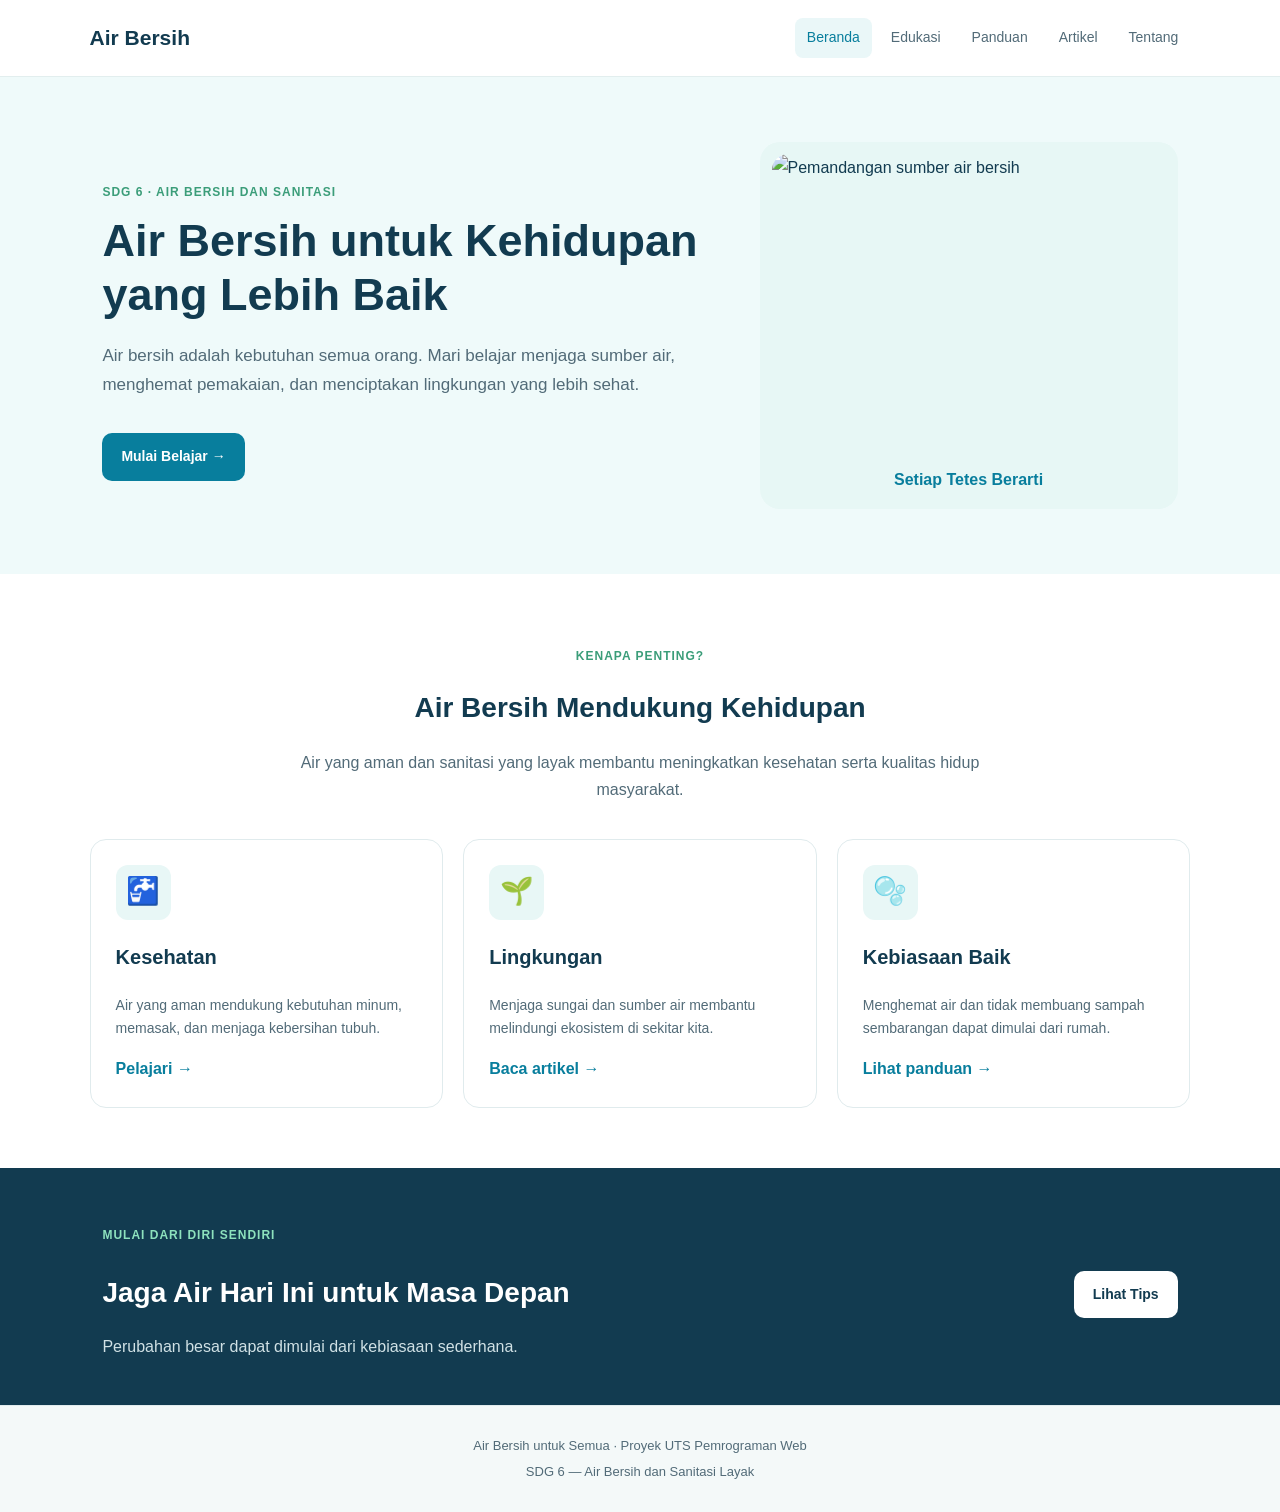
==== index.html @ f480554f "Update index.html" ====
<!DOCTYPE html>
<html lang="id">
<head>
  <meta charset="UTF-8">
  <meta name="viewport" content="width=device-width, initial-scale=1.0">
  <meta name="description" content="Edukasi air bersih dan sanitasi layak untuk semua.">
  <title>Air Bersih untuk Semua</title>
  <link rel="stylesheet" href="css/style.css">
</head>
<body>
  <header class="header">
    <a href="index.html" class="logo">Air Bersih</a>
    <nav>
      <a class="active" href="index.html">Beranda</a>
      <a href="html/edukasi.html">Edukasi</a>
      <a href="html/panduan.html">Panduan</a>
      <a href="htmlartikel.html">Artikel</a>
      <a href="html/tentang.html">Tentang</a>
    </nav>
  </header>

  <main>
    <section class="hero">
      <div class="hero-content">
        <p class="tag">SDG 6 · AIR BERSIH DAN SANITASI</p>
        <h1>Air Bersih untuk Kehidupan yang Lebih Baik</h1>
        <p>
          Air bersih adalah kebutuhan semua orang.
          Mari belajar menjaga sumber air, menghemat pemakaian,
          dan menciptakan lingkungan yang lebih sehat.
        </p>
        <a href="edukasi.html" class="button">Mulai Belajar →</a>
      </div>
      <div class="hero-art">
  <img
    src="images/index.jpg"
    alt="Pemandangan sumber air bersih"
  >
  <p>Setiap Tetes Berarti</p>
</div>
    </section>

    <section class="section">
      <div class="section-title">
        <p class="tag">KENAPA PENTING?</p>
        <h2>Air Bersih Mendukung Kehidupan</h2>
        <p>Air yang aman dan sanitasi yang layak membantu meningkatkan
          kesehatan serta kualitas hidup masyarakat.</p>
      </div>

      <div class="cards">
        <article class="card">
          <div class="card-icon">🚰</div>
          <h3>Kesehatan</h3>
          <p>Air yang aman mendukung kebutuhan minum, memasak,
            dan menjaga kebersihan tubuh.</p>
          <a href="edukasi.html">Pelajari →</a>
        </article>

        <article class="card">
          <div class="card-icon">🌱</div>
          <h3>Lingkungan</h3>
          <p>Menjaga sungai dan sumber air membantu melindungi
            ekosistem di sekitar kita.</p>
          <a href="artikel.html">Baca artikel →</a>
        </article>

        <article class="card">
          <div class="card-icon">🫧</div>
          <h3>Kebiasaan Baik</h3>
          <p>Menghemat air dan tidak membuang sampah sembarangan
            dapat dimulai dari rumah.</p>
          <a href="panduan.html">Lihat panduan →</a>
        </article>
      </div>
    </section>

    <section class="callout">
      <div>
        <p class="tag">MULAI DARI DIRI SENDIRI</p>
        <h2>Jaga Air Hari Ini untuk Masa Depan</h2>
        <p>Perubahan besar dapat dimulai dari kebiasaan sederhana.</p>
      </div>
      <a href="panduan.html" class="button button-light">Lihat Tips</a>
    </section>
  </main>

  <footer>
    <p>Air Bersih untuk Semua · Proyek UTS Pemrograman Web</p>
    <p>SDG 6 — Air Bersih dan Sanitasi Layak</p>
  </footer>
</body>
</html>
---- css/style.css ----
/* Pengaturan Dasar */
* {
    box-sizing: border-box;
}

html {
    scroll-behavior: smooth;
}

body {
    margin: 0;
    font-family: Arial, sans-serif;
    line-height: 1.7;
    color: #123b50;
    background: #ffffff;
}

a {
    text-decoration: none;
}

/* Header dan Navigasi */
.header {
    display: flex;
    justify-content: space-between;
    align-items: center;
    gap: 20px;
    padding: 18px 7%;
    border-bottom: 1px solid #e2eeee;
}

.logo {
    color: #123b50;
    font-size: 21px;
    font-weight: bold;
    white-space: nowrap;
}

nav {
    display: flex;
    flex-wrap: wrap;
    gap: 7px;
}

nav a {
    padding: 8px 12px;
    color: #526b78;
    font-size: 14px;
    border-radius: 8px;
}

nav a:hover,
nav a.active {
    color: #087e9d;
    background: #eaf7f8;
}

/* Halaman Beranda */
.hero {
    display: grid;
    grid-template-columns: 1.2fr 0.8fr;
    align-items: center;
    gap: 30px;
    padding: 65px 8%;
    background: #effafa;
}

.hero-content {
    max-width: 650px;
}

.tag {
    color: #3b9d79;
    font-size: 12px;
    font-weight: bold;
    letter-spacing: 1px;
}

h1 {
    margin: 12px 0 20px;
    font-size: 45px;
    line-height: 1.2;
}

.hero-content > p:not(.tag) {
    color: #526b78;
    font-size: 17px;
}

/* Tombol */
.button {
    display: inline-block;
    margin-top: 16px;
    padding: 12px 19px;
    color: #ffffff;
    background: #087e9d;
    border-radius: 10px;
    font-size: 14px;
    font-weight: bold;
}

.button:hover {
    background: #066780;
}

.button-light {
    color: #123b50;
    background: #ffffff;
}

.button-light:hover {
    color: #ffffff;
}

/* Gambar */
.hero-art {
    padding: 12px;
    border-radius: 20px;
    background: #e7f7f5;
}

.hero-art img,
.article-illustration img,
.education-image img,
.guide-image img,
.about-image img {
    display: block;
    width: 100%;
    height: 300px;
    object-fit: cover;
    border-radius: 16px;
}

.hero-art p {
    margin: 12px 0 4px;
    color: #087e9d;
    font-weight: bold;
    text-align: center;
}

.article-illustration,
.education-image,
.guide-image,
.about-image {
    width: 100%;
    margin-bottom: 25px;
}

.image-caption {
    margin-top: 10px;
    color: #64748b;
    font-size: 14px;
    line-height: 1.6;
    text-align: center;
}

/* Bagian Konten */
.section {
    padding: 60px 7%;
}

.section-title {
    max-width: 680px;
    margin: 0 auto 35px;
    text-align: center;
}

.section-title h2,
.content-box h2 {
    font-size: 28px;
    line-height: 1.3;
}

.section-title > p:last-child {
    color: #526b78;
}

/* Kartu Informasi */
.cards {
    display: grid;
    grid-template-columns: repeat(3, 1fr);
    gap: 20px;
    padding: 0 7% 60px;
}

.section .cards {
    padding: 0;
}

.card {
    padding: 25px;
    border: 1px solid #e0ebed;
    border-radius: 16px;
    background: #ffffff;
}

.card-icon {
    display: grid;
    width: 55px;
    height: 55px;
    place-items: center;
    margin-bottom: 20px;
    border-radius: 12px;
    background: #e8f7f6;
    font-size: 27px;
}

.card h3 {
    font-size: 20px;
}

.card p,
.card li {
    color: #526b78;
    font-size: 14px;
}

.card a {
    color: #087e9d;
    font-weight: bold;
}

/* Banner Ajakan */
.callout {
    display: flex;
    justify-content: space-between;
    align-items: center;
    gap: 25px;
    padding: 45px 8%;
    color: #ffffff;
    background: #123b50;
}

.callout h2 {
    margin-bottom: 8px;
    font-size: 28px;
}

.callout p:not(.tag) {
    margin-bottom: 0;
    color: #d0e1e5;
}

.callout .tag {
    color: #8de1bd;
}

/* Banner Halaman */
.page-banner {
    padding: 50px 8%;
    background: #effafa;
}

.page-banner h1 {
    max-width: 800px;
    font-size: 42px;
}

.page-banner > p:last-child {
    max-width: 720px;
    color: #526b78;
}

/* Isi Artikel dan Halaman */
.content-section {
    padding: 50px 7%;
    background: #fbfdfd;
}

.content-box {
    max-width: 850px;
    margin: 0 auto;
    padding: 30px;
    border: 1px solid #e0ebed;
    border-radius: 18px;
    background: #ffffff;
}

.content-box h2 {
    margin-top: 30px;
    font-size: 25px;
}

.content-box h2:first-child {
    margin-top: 0;
}

.content-box p,
.content-box li {
    color: #526b78;
}

.content-box a:not(.button) {
    color: #087e9d;
    overflow-wrap: anywhere;
}

/* Footer */
footer {
    padding: 25px 7%;
    border-top: 1px solid #e0ebed;
    background: #f4f9f9;
    color: #526b78;
    text-align: center;
    font-size: 13px;
}

footer p {
    margin: 4px;
}

/* Tampilan Tablet */
@media (max-width: 900px) {
    .header {
        align-items: flex-start;
        flex-direction: column;
    }

    .hero {
        gap: 20px;
        padding: 50px 6%;
    }

    .cards {
        grid-template-columns: repeat(2, 1fr);
        padding-right: 6%;
        padding-left: 6%;
    }

    .section {
        padding-right: 6%;
        padding-left: 6%;
    }
}

/* Tampilan HP */
@media (max-width: 600px) {
    .header {
        padding: 17px 5%;
    }

    nav {
        display: grid;
        grid-template-columns: repeat(3, 1fr);
        width: 100%;
    }

    nav a {
        padding: 8px 4px;
        font-size: 12px;
        text-align: center;
    }

    .hero {
        grid-template-columns: 1fr;
        padding: 40px 6%;
    }

    h1 {
        font-size: 36px;
    }

    .hero-art img,
    .article-illustration img,
    .education-image img,
    .guide-image img,
    .about-image img {
        height: 220px;
    }

    .section {
        padding: 40px 5%;
    }

    .section-title {
        text-align: left;
    }

    .section-title h2,
    .content-box h2 {
        font-size: 25px;
    }

    .cards {
        grid-template-columns: 1fr;
        padding: 0 5% 40px;
    }

    .callout {
        align-items: flex-start;
        flex-direction: column;
        padding: 35px 6%;
    }

    .page-banner {
        padding: 35px 6%;
    }

    .page-banner h1 {
        font-size: 35px;
    }

    .content-section {
        padding: 30px 5%;
    }

    .content-box {
        padding: 22px;
    }
}

/* Aksesibilitas */
a:focus-visible {
    outline: 3px solid #eab94d;
    outline-offset: 3px;
}

.team-grid {
    display: grid;
    grid-template-columns: repeat(4, 1fr);
    gap: 20px;
}

.team-card {
    text-align: center;
    padding: 18px;
    background: #f4fbfa;
    border-radius: 15px;
}


.team-card img {
    display: block;
    width: 120px;
    height: 120px;
    object-fit: cover;
    object-position: center 10%;
    border-radius: 50%;
    border: 4px solid #d4f1ed;
    margin: 0 auto 12px;
}

@media (max-width: 900px) {
    .team-grid {
        grid-template-columns: repeat(2, 1fr);
    }
}

@media (max-width: 450px) {
    .team-grid {
        grid-template-columns: 1fr;
    }
}
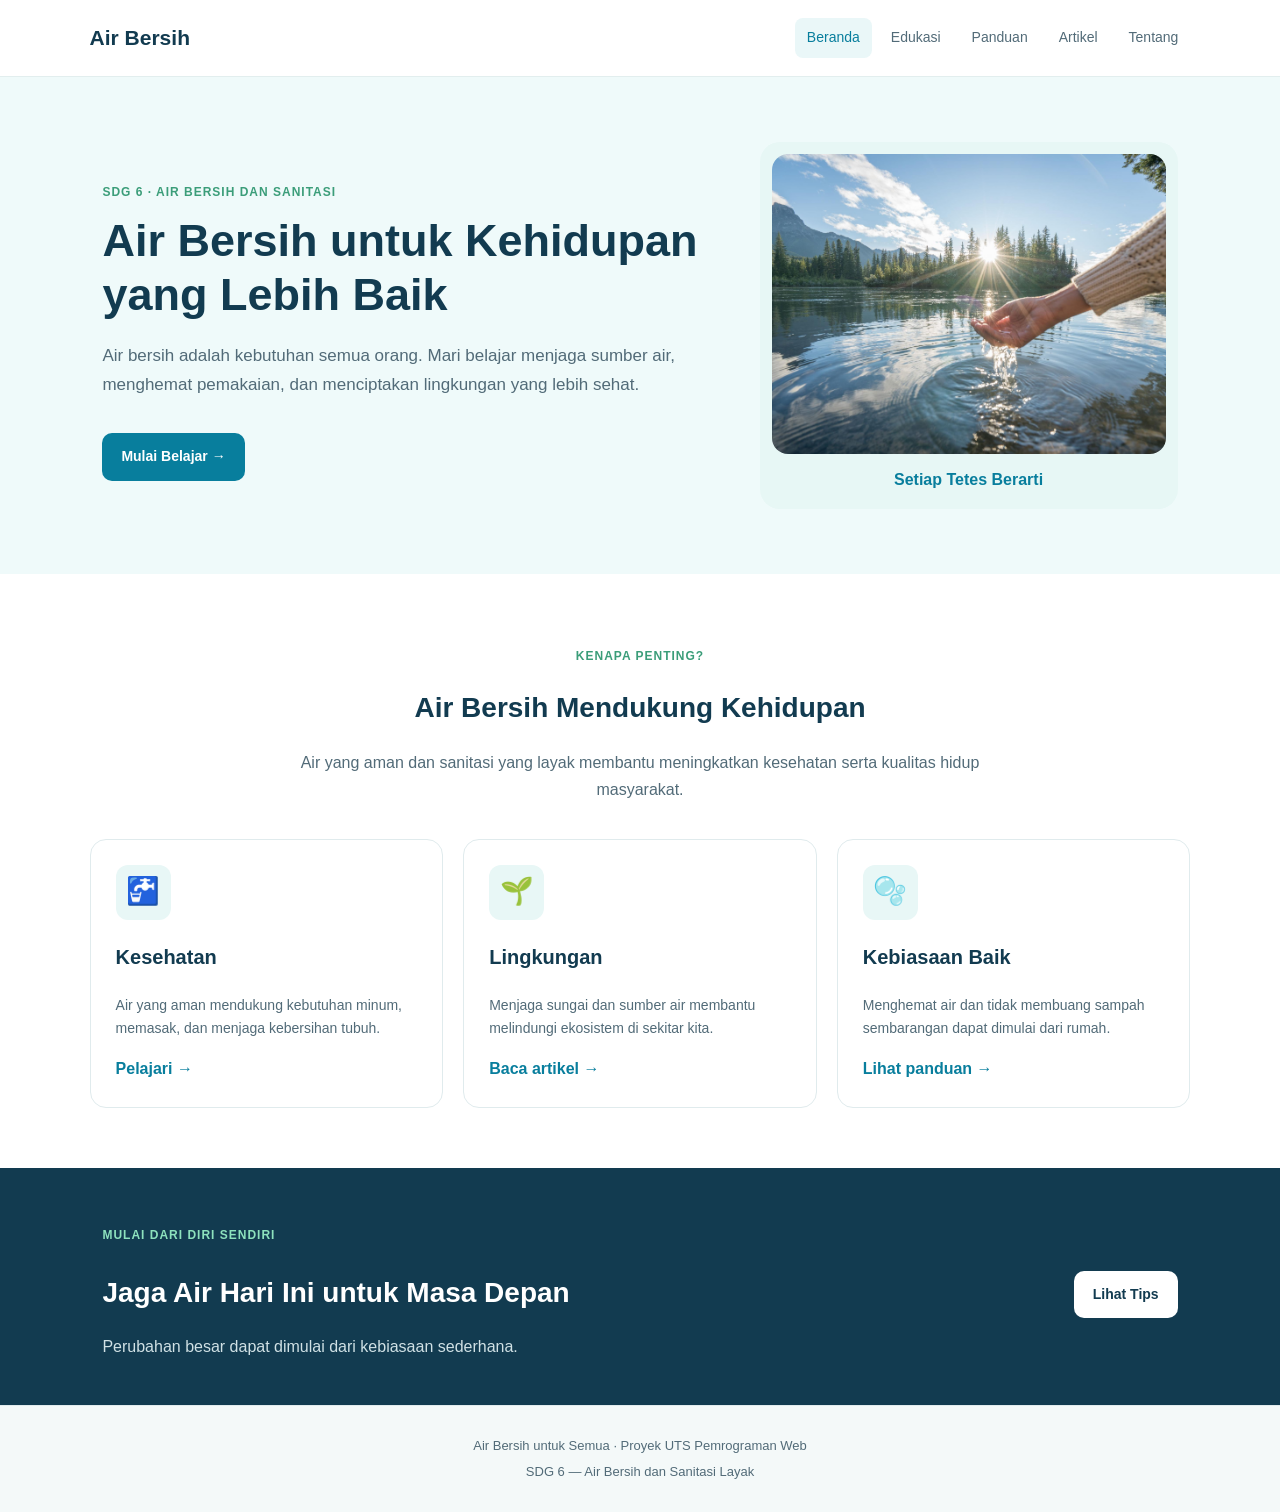
==== commit 30dcf06a: "Fix HTML structure and update image source" ====
--- a/index.html
+++ b/index.html
@@ -9,13 +9,13 @@
 </head>
 <body>
   <header class="header">
-    <a href="index.html" class="logo">Air Bersih</a>
+    <a href="../index.html" class="logo">Air Bersih</a>
     <nav>
       <a class="active" href="index.html">Beranda</a>
-      <a href="html/edukasi.html">Edukasi</a>
-      <a href="html/panduan.html">Panduan</a>
-      <a href="htmlartikel.html">Artikel</a>
-      <a href="html/tentang.html">Tentang</a>
+      <a href="edukasi.html">Edukasi</a>
+      <a href="panduan.html">Panduan</a>
+      <a href="artikel.html">Artikel</a>
+      <a href="tentang.html">Tentang</a>
     </nav>
   </header>
 
@@ -33,7 +33,7 @@
       </div>
       <div class="hero-art">
   <img
-    src="images/index.jpg"
+    src="image/index.jpg.jpeg"
     alt="Pemandangan sumber air bersih"
   >
   <p>Setiap Tetes Berarti</p>
